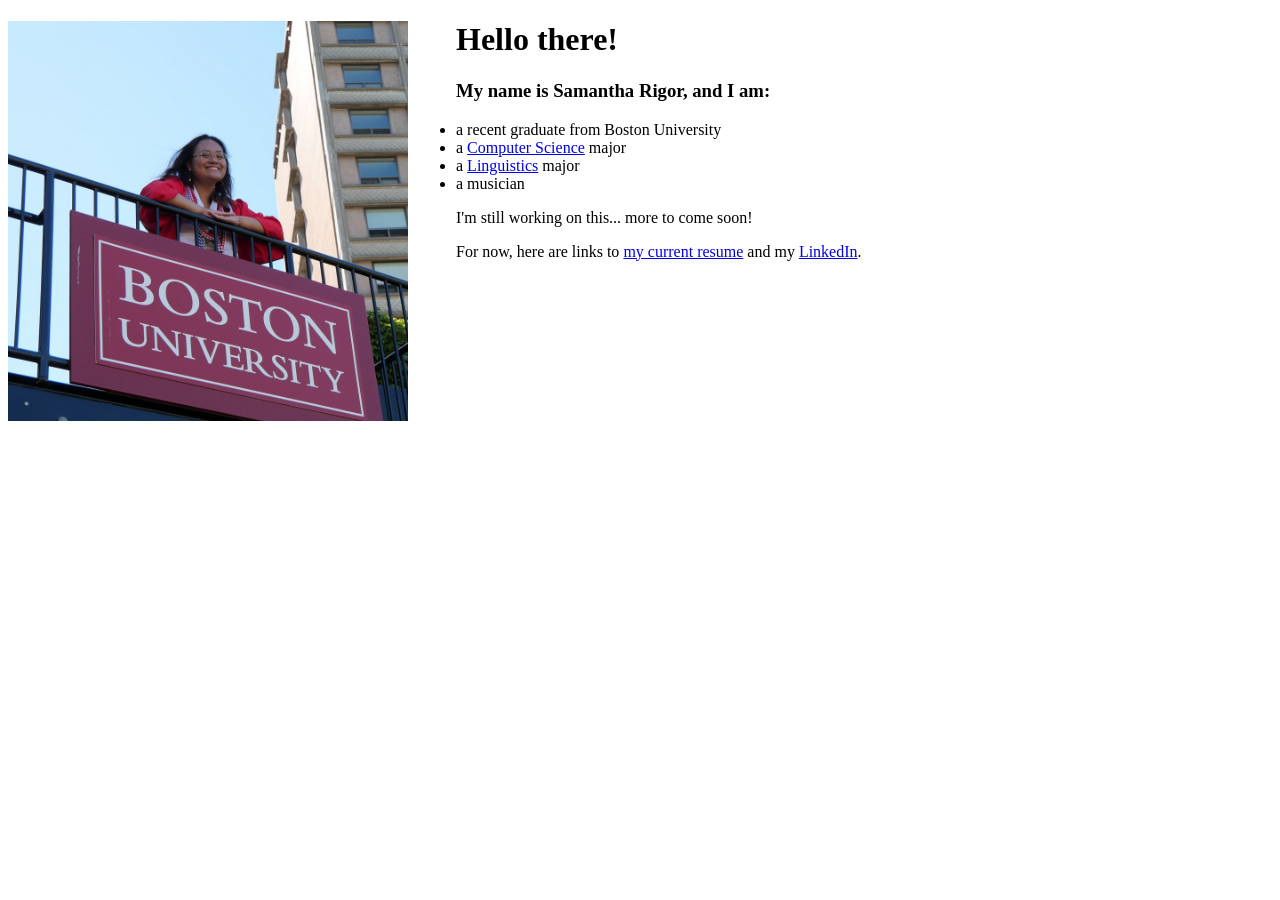
==== index.html @ 98b24985 "testing if new pages will work on index" ====
<!DOCTYPE html>
<html>
  <head> <!-- META information -->
    <meta charset="UTF-8">
    <!-- title = page tab -->
    <title>Samantha Rigor</title> 
  </head>
  <body> <!-- VISIBLE content -->
    <img src="portrait.JPG" alt="senior portrait of Samantha Rigor" width="400px" height="400px" style="float: left; margin-right: 48px;">
    <h1> Hello there! </h1>
    <h3> My name is Samantha Rigor, and I am:</h3>
    <ul>
      <li>a recent graduate from Boston University</li>
      <li>a <a href="/compsci.html">Computer Science</a> major</li>
      <li>a <a href="/linguistics.html">Linguistics</a> major</li>
      <li>a musician</li>
    </ul>
    <p> I'm still working on this... more to come soon! </p>
    <p> For now, here are links to <a href="/resume.pdf">my current resume</a> and my <a href="https://www.linkedin.com/in/samantha-rigor">LinkedIn</a>.</p>
  </body>
</html>
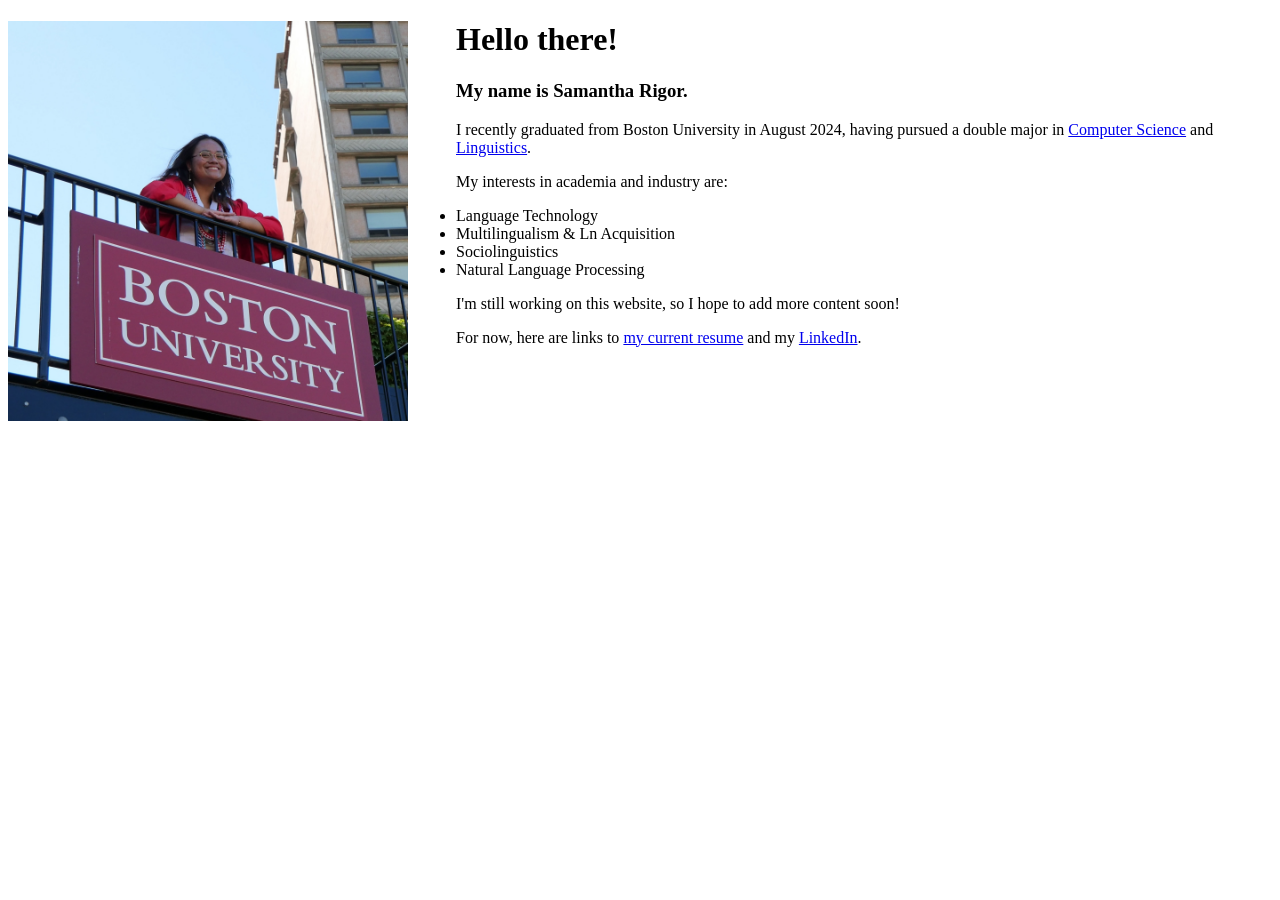
==== commit 6444b097: "editing homepage content" ====
--- a/index.html
+++ b/index.html
@@ -8,14 +8,16 @@
   <body> <!-- VISIBLE content -->
     <img src="portrait.JPG" alt="senior portrait of Samantha Rigor" width="400px" height="400px" style="float: left; margin-right: 48px;">
     <h1> Hello there! </h1>
-    <h3> My name is Samantha Rigor, and I am:</h3>
+    <h3> My name is Samantha Rigor.</h3>
+    <p>I recently graduated from Boston University in August 2024, having pursued a double major in <a href="/compsci.html">Computer Science</a> and <a href="/linguistics.html">Linguistics</a>.</p>
+    <p>My interests in academia and industry are:</p>
     <ul>
-      <li>a recent graduate from Boston University</li>
-      <li>a <a href="/compsci.html">Computer Science</a> major</li>
-      <li>a <a href="/linguistics.html">Linguistics</a> major</li>
-      <li>a musician</li>
+      <li>Language Technology</li>
+      <li>Multilingualism & Ln Acquisition</li>
+      <li>Sociolinguistics</li>
+      <li>Natural Language Processing</li>
     </ul>
-    <p> I'm still working on this... more to come soon! </p>
-    <p> For now, here are links to <a href="/resume.pdf">my current resume</a> and my <a href="https://www.linkedin.com/in/samantha-rigor">LinkedIn</a>.</p>
+    <p>I'm still working on this website, so I hope to add more content soon!</p>
+    <p>For now, here are links to <a href="/resume.pdf">my current resume</a> and my <a href="https://www.linkedin.com/in/samantha-rigor">LinkedIn</a>.</p>
   </body>
 </html>
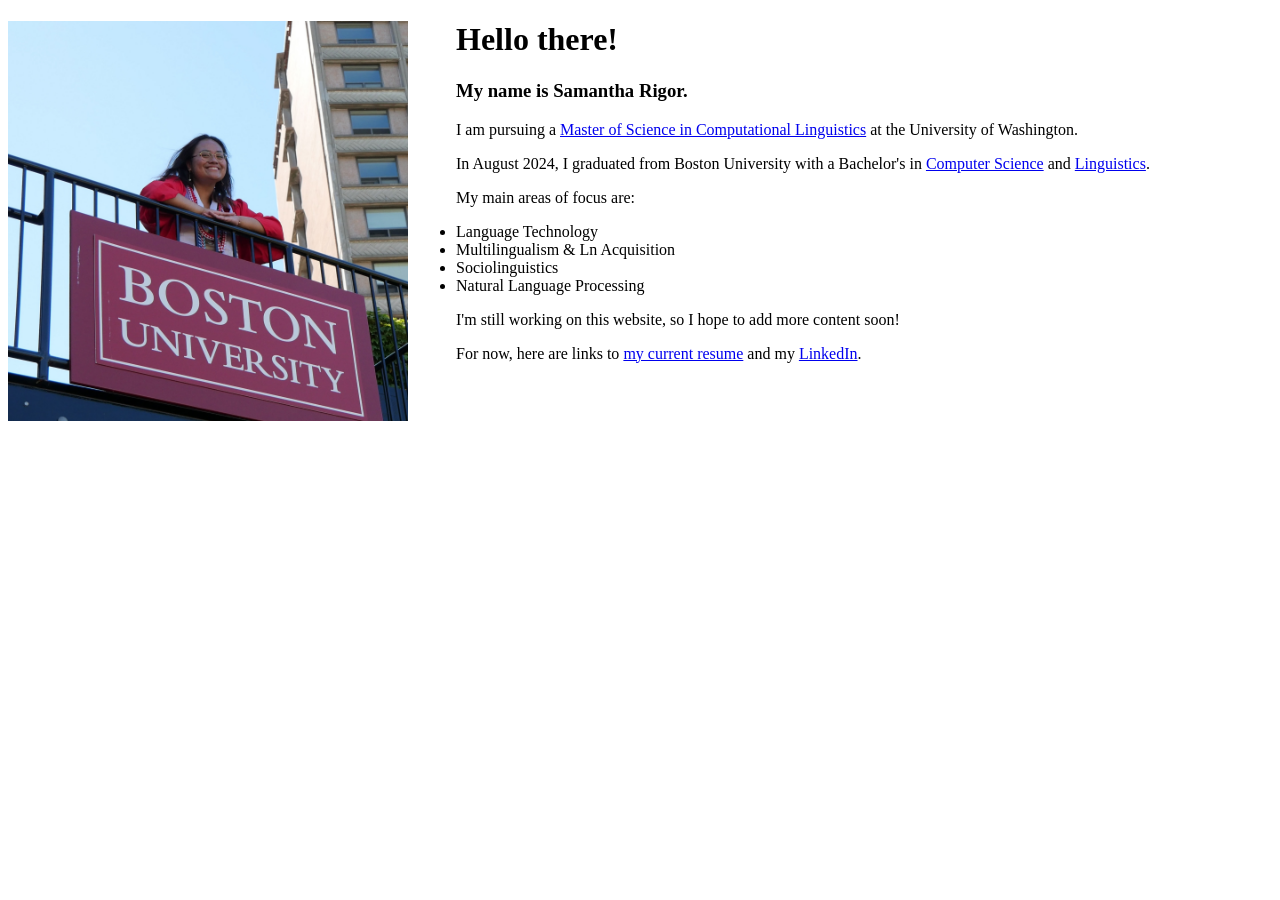
==== commit 0c211ee8: "updating education + resume info" ====
--- a/index.html
+++ b/index.html
@@ -9,15 +9,17 @@
     <img src="portrait.JPG" alt="senior portrait of Samantha Rigor" width="400px" height="400px" style="float: left; margin-right: 48px;">
     <h1> Hello there! </h1>
     <h3> My name is Samantha Rigor.</h3>
-    <p>I recently graduated from Boston University in August 2024, having pursued a double major in <a href="/compsci.html">Computer Science</a> and <a href="/linguistics.html">Linguistics</a>.</p>
-    <p>My interests in academia and industry are:</p>
-    <ul>
-      <li>Language Technology</li>
-      <li>Multilingualism & Ln Acquisition</li>
-      <li>Sociolinguistics</li>
-      <li>Natural Language Processing</li>
-    </ul>
+    <p>I am pursuing a <a href="https://compling.uw.edu">Master of Science in Computational Linguistics</a> at the University of Washington.</p>
+    <p>In August 2024, I graduated from Boston University with a Bachelor's in <a href="/compsci.html">Computer Science</a> and <a href="/linguistics.html">Linguistics</a>.</p>
+    <p>My main areas of focus are:
+      <ul>
+        <li>Language Technology</li>
+        <li>Multilingualism & Ln Acquisition</li>
+        <li>Sociolinguistics</li>
+        <li>Natural Language Processing</li>
+      </ul>
+    </p>
     <p>I'm still working on this website, so I hope to add more content soon!</p>
-    <p>For now, here are links to <a href="/resume.pdf">my current resume</a> and my <a href="https://www.linkedin.com/in/samantha-rigor">LinkedIn</a>.</p>
+    <p>For now, here are links to <a href="https://drive.google.com/file/d/1ovDIZVV9ghikyaF8JSNlFCN1RKRAc1fD/view?usp=sharing">my current resume</a> and my <a href="https://www.linkedin.com/in/samantha-rigor">LinkedIn</a>.</p>
   </body>
 </html>
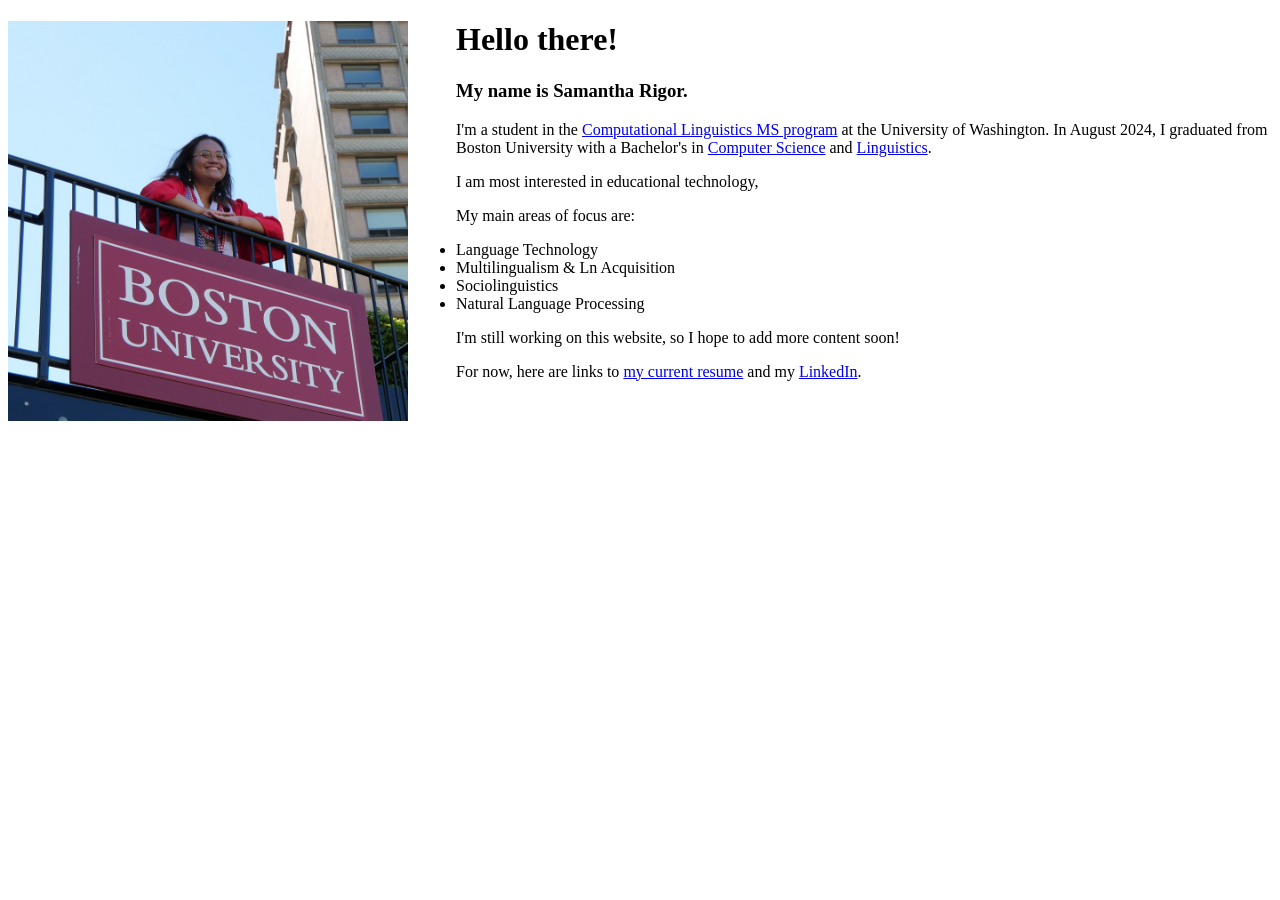
==== commit 956658fc: "updating index" ====
--- a/index.html
+++ b/index.html
@@ -9,8 +9,8 @@
     <img src="portrait.JPG" alt="senior portrait of Samantha Rigor" width="400px" height="400px" style="float: left; margin-right: 48px;">
     <h1> Hello there! </h1>
     <h3> My name is Samantha Rigor.</h3>
-    <p>I am pursuing a <a href="https://compling.uw.edu">Master of Science in Computational Linguistics</a> at the University of Washington.</p>
-    <p>In August 2024, I graduated from Boston University with a Bachelor's in <a href="/compsci.html">Computer Science</a> and <a href="/linguistics.html">Linguistics</a>.</p>
+    <p>I'm a student in the <a href="https://compling.uw.edu">Computational Linguistics MS program</a> at the University of Washington. In August 2024, I graduated from Boston University with a Bachelor's in <a href="/compsci.html">Computer Science</a> and <a href="/linguistics.html">Linguistics</a>.</p>
+    <p>I am most interested in educational technology, </p>
     <p>My main areas of focus are:
       <ul>
         <li>Language Technology</li>
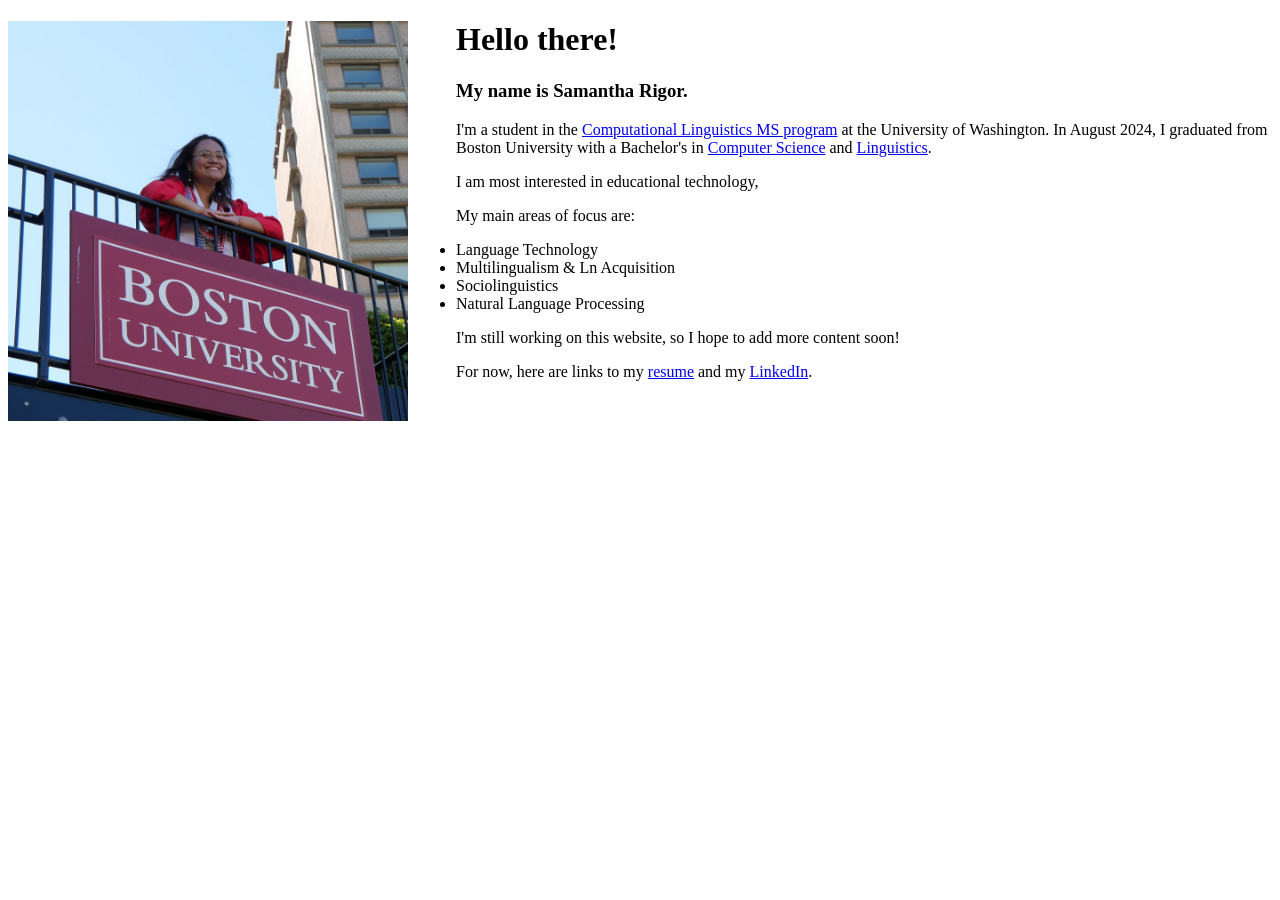
==== commit 4619d341: "fixed formatting" ====
--- a/index.html
+++ b/index.html
@@ -20,6 +20,6 @@
       </ul>
     </p>
     <p>I'm still working on this website, so I hope to add more content soon!</p>
-    <p>For now, here are links to <a href="https://drive.google.com/file/d/1ovDIZVV9ghikyaF8JSNlFCN1RKRAc1fD/view?usp=sharing">my current resume</a> and my <a href="https://www.linkedin.com/in/samantha-rigor">LinkedIn</a>.</p>
+    <p>For now, here are links to my <a href="https://drive.google.com/file/d/1ovDIZVV9ghikyaF8JSNlFCN1RKRAc1fD/view?usp=sharing">resume</a> and my <a href="https://www.linkedin.com/in/samantha-rigor">LinkedIn</a>.</p>
   </body>
 </html>
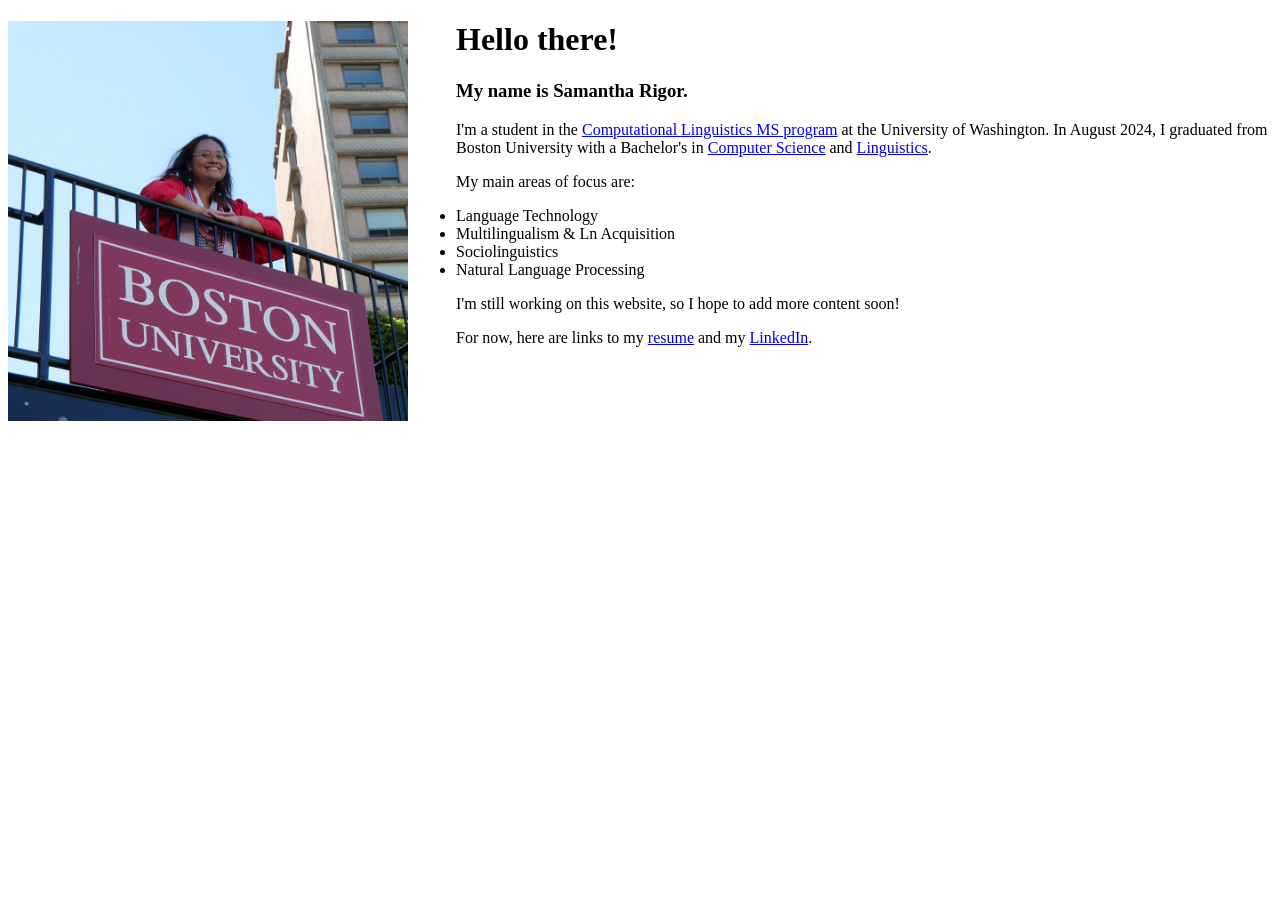
==== commit f8bbeef9: "removed sentence fragment" ====
--- a/index.html
+++ b/index.html
@@ -10,7 +10,6 @@
     <h1> Hello there! </h1>
     <h3> My name is Samantha Rigor.</h3>
     <p>I'm a student in the <a href="https://compling.uw.edu">Computational Linguistics MS program</a> at the University of Washington. In August 2024, I graduated from Boston University with a Bachelor's in <a href="/compsci.html">Computer Science</a> and <a href="/linguistics.html">Linguistics</a>.</p>
-    <p>I am most interested in educational technology, </p>
     <p>My main areas of focus are:
       <ul>
         <li>Language Technology</li>
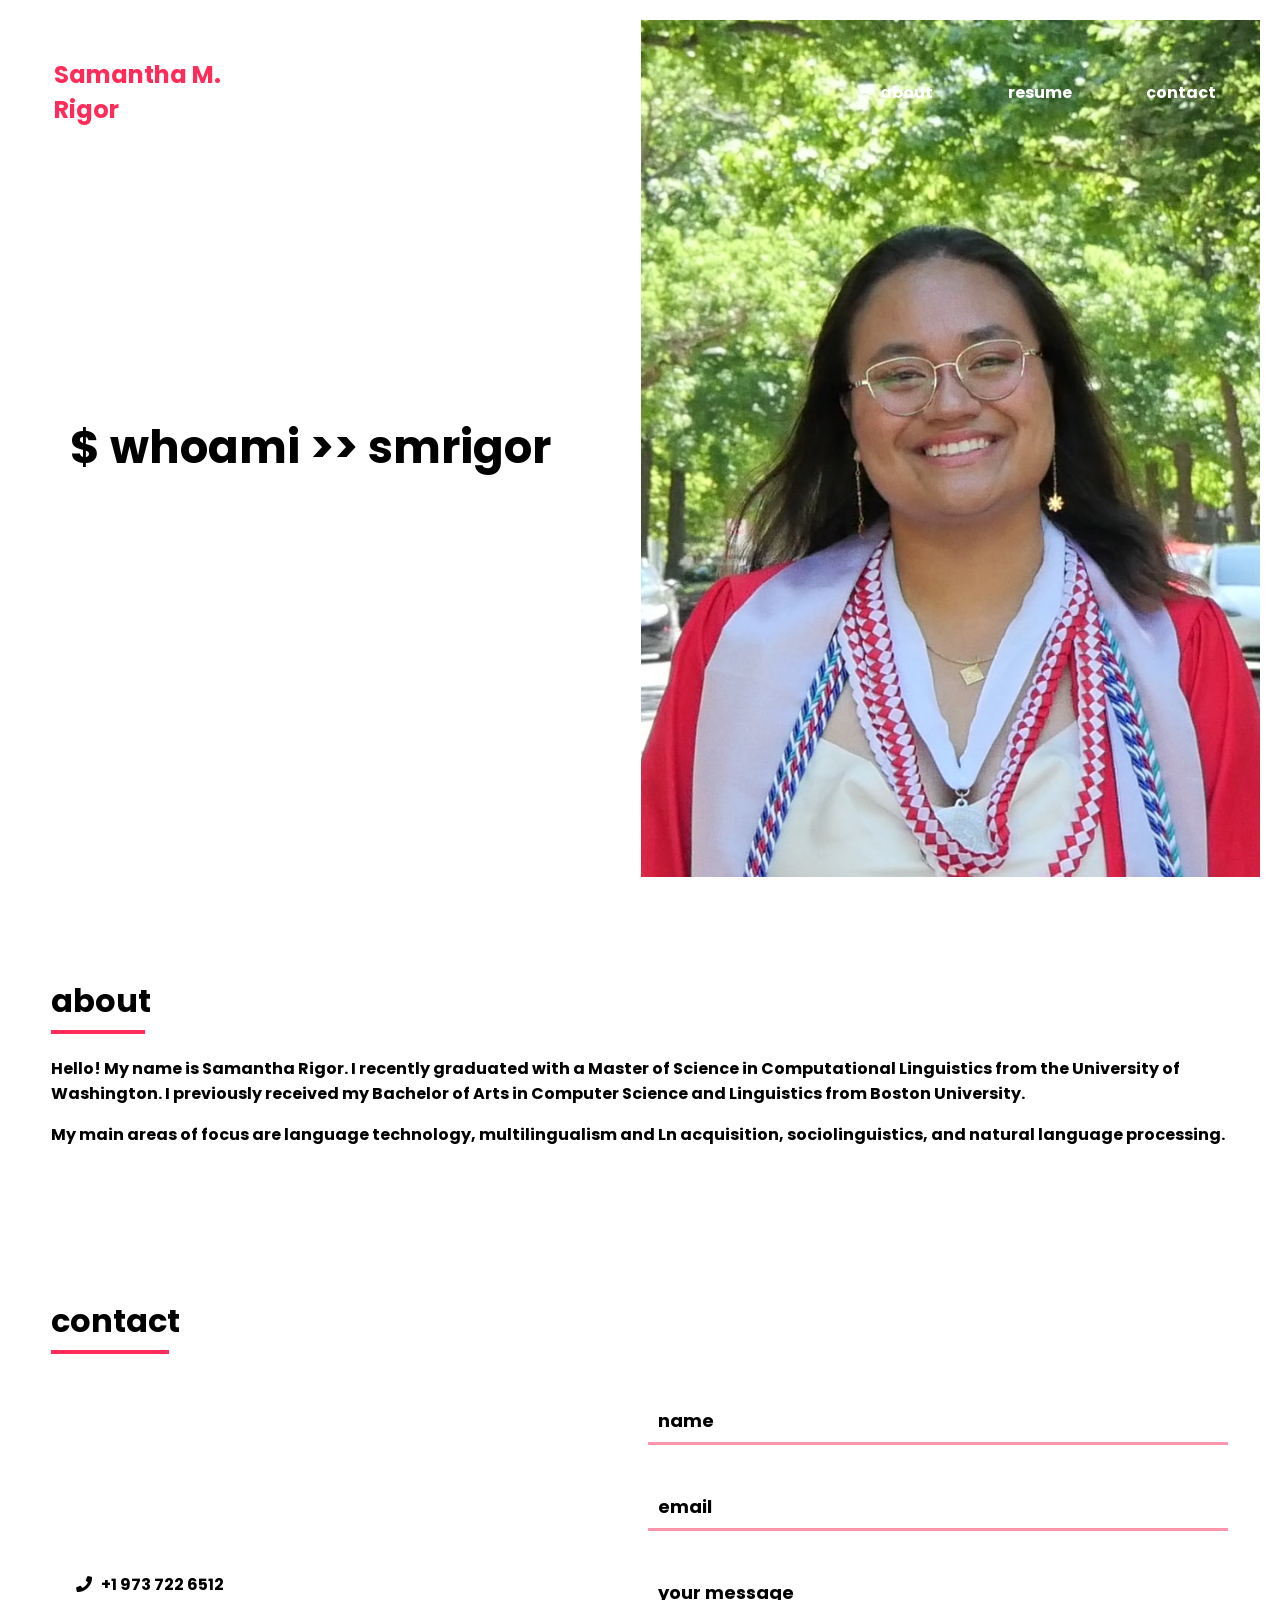
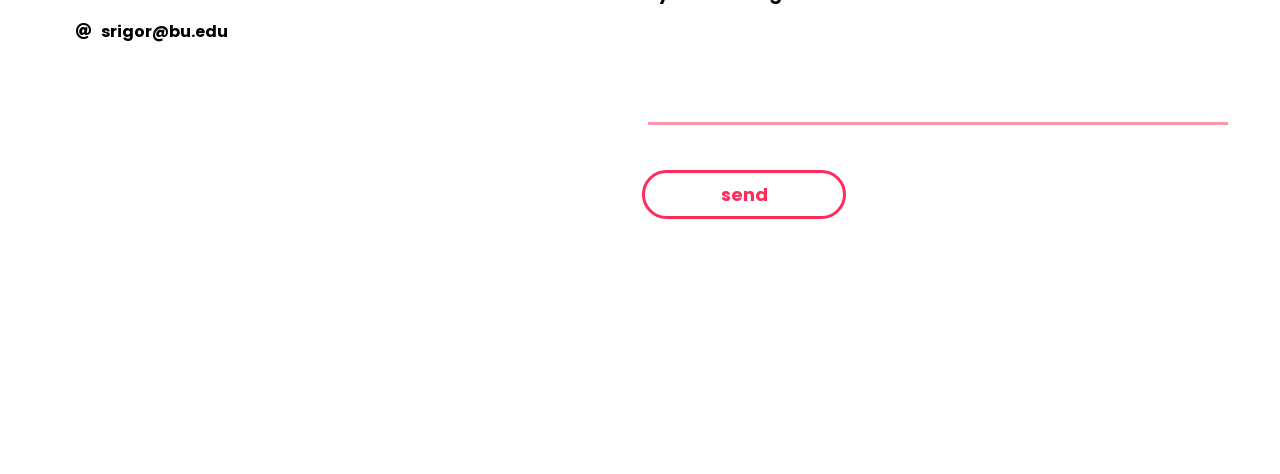
==== commit 27f8501c: "working off of a new template" ====
--- a/index.html
+++ b/index.html
@@ -1,24 +1,123 @@
-<!DOCTYPE html>
-<html>
-  <head> <!-- META information -->
-    <meta charset="UTF-8">
-    <!-- title = page tab -->
-    <title>Samantha Rigor</title> 
-  </head>
-  <body> <!-- VISIBLE content -->
-    <img src="portrait.JPG" alt="senior portrait of Samantha Rigor" width="400px" height="400px" style="float: left; margin-right: 48px;">
-    <h1> Hello there! </h1>
-    <h3> My name is Samantha Rigor.</h3>
-    <p>I'm a student in the <a href="https://compling.uw.edu">Computational Linguistics MS program</a> at the University of Washington. In August 2024, I graduated from Boston University with a Bachelor's in <a href="/compsci.html">Computer Science</a> and <a href="/linguistics.html">Linguistics</a>.</p>
-    <p>My main areas of focus are:
-      <ul>
-        <li>Language Technology</li>
-        <li>Multilingualism & Ln Acquisition</li>
-        <li>Sociolinguistics</li>
-        <li>Natural Language Processing</li>
-      </ul>
-    </p>
-    <p>I'm still working on this website, so I hope to add more content soon!</p>
-    <p>For now, here are links to my <a href="https://drive.google.com/file/d/1ovDIZVV9ghikyaF8JSNlFCN1RKRAc1fD/view?usp=sharing">resume</a> and my <a href="https://www.linkedin.com/in/samantha-rigor">LinkedIn</a>.</p>
-  </body>
-</html>
+<!DOCTYPE html>
+<html lang="en">
+<head>
+    <meta charset="UTF-8">
+    <meta name="viewport" content="width=device-width, initial-scale=1.0">
+    <meta http-equiv="X-UA-Compatible" content="ie=edge">
+    <title>Samantha M. Rigor</title>
+    <link rel="stylesheet" href="https://cdnjs.cloudflare.com/ajax/libs/animate.css/3.7.0/animate.min.css">
+    <script src="https://code.jquery.com/jquery-3.3.1.min.js" integrity="sha256-FgpCb/KJQlLNfOu91ta32o/NMZxltwRo8QtmkMRdAu8=" crossorigin="anonymous"></script>
+    <link rel="stylesheet" href="https://use.fontawesome.com/releases/v5.7.1/css/all.css" integrity="sha384-fnmOCqbTlWIlj8LyTjo7mOUStjsKC4pOpQbqyi7RrhN7udi9RwhKkMHpvLbHG9Sr" crossorigin="anonymous">
+    <link rel="stylesheet" href="index.css">
+</head>
+<body>
+    <div id="loading">
+        <div id="spinner"></div>
+    </div>
+    <div id="magnify">
+        <h1 onclick="closemagnify()"><i class="fas fa-times"></i></h1>
+        <div id="img_here"></div>
+    </div>
+    <header id="header" class="animated slideInDown" style="animation-delay:1.8s;">
+        <table>
+            <tr>
+                <td id="logo">Samantha M. Rigor</td>
+                <td id="navigation">
+                    <a href="#bio">about</a>
+                    <!--<a href="#work">work</a>
+                    <a href="">blog</a> -->
+                    <a href="https://drive.google.com/file/d/1tv6aDyZNt5iGJbzNBV332WwlLtrHRarb/view?usp=drive_link">resume</a>
+                    <a href="#contact">contact</a>
+                </td>
+            </tr>
+        </table>
+    </header>
+    <table id="top_part">
+        <tr>
+            <td id="about" class="animated slideInLeft" style="animation-delay:2s;">
+                <h1>$ whoami >> smrigor</h1>
+                <!-- <button class="btn_one">Hire Me</button><br>
+                <table>
+                    <tr>
+                        <td class="animated zoomIn" style="animation-delay:2.2s;"><a class="social"><i class="fab fa-facebook"></i></a></td>
+                        <td class="animated zoomIn" style="animation-delay:2.4s;"><a class="social"><i class="fab fa-twitter"></i></a></td>
+                        <td class="animated zoomIn" style="animation-delay:2.6s;"><a class="social"><i class="fab fa-instagram"></i></a></td>
+                        <td class="animated zoomIn" style="animation-delay:2.8s;"><a class="social"><i class="fab fa-dribbble"></i></a></td>
+                        <td class="animated zoomIn" style="animation-delay:3.0s;"><a class="social"><i class="fab fa-medium"></i></a></td>
+                    </tr>
+                </table> -->
+            </td>
+            <td id="rightImage" class="animated jackInTheBox" style="animation-delay:2.2s;"></td>
+        </tr>
+    </table>
+    <!-- <div id="work">
+        <h1>work</h1>
+        <div id="photos">
+            <img onclick="magnify($(this).attr('src'))" src="https://images.unsplash.com/photo-1547922657-b370d1687eb1?ixlib=rb-1.2.1&auto=format&fit=crop&w=700&q=80">
+            <img onclick="magnify($(this).attr('src'))" src="https://images.unsplash.com/photo-1549375463-8cbc18ca3f24?ixlib=rb-1.2.1&ixid=eyJhcHBfaWQiOjEyMDd9&auto=format&fit=crop&w=967&q=80">
+            <img onclick="magnify($(this).attr('src'))" src="https://images.unsplash.com/photo-1549366021-9f761d450615?ixlib=rb-1.2.1&ixid=eyJhcHBfaWQiOjEyMDd9&auto=format&fit=crop&w=650&q=80">
+            <img onclick="magnify($(this).attr('src'))" src="https://images.unsplash.com/photo-1549309019-a1d77aeae74f?ixlib=rb-1.2.1&ixid=eyJhcHBfaWQiOjEyMDd9&auto=format&fit=crop&w=634&q=80">
+            <img onclick="magnify($(this).attr('src'))" src="https://images.unsplash.com/photo-1547149666-769b42053e67?ixlib=rb-1.2.1&ixid=eyJhcHBfaWQiOjEyMDd9&auto=format&fit=crop&w=564&q=80">
+            <img onclick="magnify($(this).attr('src'))" src="https://images.unsplash.com/photo-1547950515-e652d0f50b1b?ixlib=rb-1.2.1&ixid=eyJhcHBfaWQiOjEyMDd9&auto=format&fit=crop&w=634&q=80">
+            <img onclick="magnify($(this).attr('src'))" src="https://images.unsplash.com/photo-1545342084-d03fe58ea023?ixlib=rb-1.2.1&ixid=eyJhcHBfaWQiOjEyMDd9&auto=format&fit=crop&w=633&q=80">
+        </div>
+    </div> -->
+    <div id="bio">
+        <h1>about</h1>
+        <p>
+            Hello! My name is Samantha Rigor. I recently graduated with a Master of Science in Computational Linguistics from the University of Washington. I previously received my Bachelor of Arts in Computer Science and Linguistics from Boston University.
+        </p>
+        <p>
+            My main areas of focus are language technology, multilingualism and Ln acquisition, sociolinguistics, and natural language processing.
+        </p>
+    </div>
+    <div id="contact">
+        <h1>contact</h1>
+            <table>
+                <tr>
+                    <td>
+                        <div id="inner_div">
+                            <table id="inner_table">
+                                <tr>
+                                    <td><i class="fas fa-phone"></i> &nbsp; +1 973 722 6512</td>
+                                </tr>
+                                <tr>
+                                    <td><i class="fas fa-at"></i> &nbsp; srigor@bu.edu</td>
+                                </tr>
+                                <!-- <tr>
+                                    <td><i class="fas fa-fax"></i> &nbsp; </td>
+                                </tr>
+                                <tr>
+                                    <td><i class="fas fa-map-marker-alt"></i>
+                                    <div id="address">
+                                    </div>
+                                    </td>
+                                </tr>
+                                <tr>
+                                    <td>
+                                        <a class="social"><i class="fab fa-facebook"></i></a>
+                                        <a class="social"><i class="fab fa-twitter"></i></a>
+                                        <a class="social"><i class="fab fa-instagram"></i></a>
+                                        <a class="social"><i class="fab fa-dribbble"></i></a>
+                                        <a class="social"><i class="fab fa-medium"></i></a>
+                                    </td>
+                                </tr> -->
+                            </table>
+                        </div>
+                    </td>
+                    <td>
+                        <form>
+                            <input type="text" placeholder="name" required>
+                            <input type="email" placeholder="email" required><br>
+                            <textarea placeholder="your message" required rows="5"></textarea><br>
+                            <button class="btn_one">send</button>
+                        </form> 
+                    </td>
+                </tr>
+            </table>
+    </div>
+    <div id="footer">
+    </div>
+    <script src="index.js" type="text/javascript"></script>
+</body>
+</html>
--- a/index.css
+++ b/index.css
@@ -0,0 +1,391 @@
+@import url('https://fonts.googleapis.com/css?family=Poppins');
+
+body {
+    font-family: 'Poppins', sans-serif;
+    padding:0px;
+    margin:0px;
+    max-width:100vw;
+    overflow-x:hidden;
+    scroll-behavior: smooth;
+}
+#loading {
+    width: 100vw;
+    height: 100vh;
+    position: fixed;
+    background: white;
+    z-index: 999;
+    display: flex;
+    justify-content: center;
+    flex-direction: column;
+    align-items: center;
+}
+#spinner {
+    animation: rotate 0.56s infinite linear;
+    width:50px;
+    height:50px;
+    border:12px solid rgb(255, 44, 90);
+    border-bottom:12px solid #fff;
+    border-radius:50%;
+    margin:0;
+}
+@keyframes rotate {
+    0% {transform: rotate(0deg);}
+    100% {transform: rotate(360deg);}
+}
+header {
+    width:92vw;
+    padding:6vh 4vw;
+    position:fixed;
+    font-weight:bold;
+    background:transparent;
+    color:#fff;
+    transition:0.4s ease-in-out;
+    z-index:2;
+}
+header table {
+    width:100%;
+}
+#logo {
+    width:20%;
+}
+#navigation {
+    width:80%;
+}
+#magnify {
+    width:100vw;
+    height:100vh;
+    background:rgba(0, 0, 0, 0.92);
+    position:fixed;
+    z-index:4;
+    display:none;
+    flex-direction: column;
+    justify-content:center;
+}
+#magnify h1 {
+    position:absolute;
+    top:0;
+    right:0;
+    margin:20px 40px;
+    color:#fff;
+    transition:0.4s ease-in-out;
+}
+#magnify h1:hover{
+    color:rgb(255, 44, 90);
+    cursor:pointer;
+}
+#img_here {
+    width:90%;
+    height:90%;
+    background-size:contain !important;
+    background-repeat:no-repeat !important;
+    margin:0px auto;
+}
+#logo {
+    font-size:24px;
+    color:rgb(255, 44, 90);
+}
+#navigation {
+    text-align:right;
+}
+#navigation a {
+    color:inherit;
+    text-decoration:none;
+    padding:5px 10px;
+    border-bottom:2px solid transparent;
+    margin-left:4vw;
+    transition:0.4s ease-in-out;
+}
+#navigation a:hover{
+    border-bottom:2px solid #fff;
+}
+#top_part {
+    width:100%;
+    border:2vh solid #fff;
+}
+#top_part tr td{
+    width:50%;
+}
+#about {
+    width:84% !important;
+    height:95vh;
+    display:flex;
+    flex-direction:column;
+    justify-content:center;
+    text-align:left;
+    padding:0px 8%;
+}
+#about h1 {
+    font-size:45px;
+    word-wrap:break-word;
+}
+#about table {
+    width:70%;
+    margin-top:4vh;
+}
+#about table tr td {
+    width:20% !important;
+    text-align:left;
+}
+.social {
+    color:rgb(255, 44, 90);
+    font-size:23px;
+    padding:12px 17px;
+    border-radius:50%;
+    background:transparent;
+    transition:0.4s ease-in-out;
+    font-weight:bold;
+    margin:0px 8px;
+}
+.social:hover { 
+    cursor: pointer;
+    color:#fff;
+    background:rgb(255, 44, 90);
+    box-shadow:0px 10px 30px rgba(255, 66, 107,0.8);
+}
+.btn_one {
+    font-size:18px;
+    font-family: 'Poppins', sans-serif;
+    color:rgb(255, 44, 90);
+    background:#fff;
+    border:3px solid rgb(255, 44, 90);
+    padding:8px 40px;
+    width:35%;
+    border-radius:80px;
+    font-weight:bold;
+    margin:2vh 0px;
+    transition:0.4s ease-in-out;
+}
+.btn_one:hover {
+    box-shadow:0px 10px 30px rgba(255, 44, 90, 0.8);
+    cursor:pointer;
+    color:#fff;
+    background:rgb(255, 44, 90);
+}
+#rightImage {
+    width:100%;
+    height:95vh;
+    background:url("portrait.JPG") center center;
+    background-size:cover;
+    background-repeat:no-repeat;
+}
+#work {
+    width:92vw;
+    padding:6vh 4vw;
+    font-weight:bold;
+}
+#work h1 {
+    padding:5px 0px;
+    border-bottom:4px solid rgb(255, 44, 90);
+    width:6%;
+}
+#photos {
+    width:100%;
+    columns:3;
+    column-gap:4%;
+    z-index:1;
+    transition:0.4s ease-in-out;
+}
+#photos img {
+    width:100%;
+    height:auto;
+    margin:4.5% 0px;
+    transition:0.4s ease-in-out;
+}
+#photos img:hover {
+    transform: scale(1.1);
+    cursor: pointer;
+}
+#bio {
+    width:92vw;
+    padding:6vh 4vw;
+    font-weight:bold;
+}
+#bio h1 {
+    padding:5px 0px;
+    border-bottom:4px solid rgb(255, 44, 90);
+    width:8%;
+}
+#contact {
+    width:92vw;
+    padding:6vh 4vw;
+}
+#contact h1 {
+    padding:5px 0px;
+    border-bottom:4px solid rgb(255, 44, 90);
+    width:10%;
+}
+#contact table {
+    width:100%;
+}
+#contact table tr td {
+    width:50%;
+}
+#inner_div table{
+    width:100%;
+}
+#inner_div table tr td{
+    font-weight:bold;
+}
+#inner_table tr td{
+    padding:10px 20px !important;
+}
+#contact form {
+    width:100%;
+}
+#contact form input {
+    width:96%;
+    margin:20px 1%;
+    background:transparent;
+    border:0px;
+    border-bottom:3px solid rgba(255, 44, 90,0.5);
+    padding:8px 10px;
+    font-family: 'Poppins', sans-serif;
+    font-size:18px;
+    transition:0.4s ease-in-out;
+    color:#000;
+    font-weight:bold;
+}
+#contact form textarea {
+    width:96%;
+    margin:20px 1%;
+    padding:8px 10px;
+    border:0px;
+    border-bottom:3px solid rgba(255, 44, 90,0.5);
+    padding:8px 10px;
+    font-family: 'Poppins', sans-serif;
+    font-size:18px;
+    background:transparent;
+    resize:none;
+    transition:0.4s ease-in-out;
+    color:#000;
+    font-weight:bold;
+}
+#contact form input:focus {
+    outline:none;
+    border-bottom:3px solid rgba(255, 44, 90,1);
+}
+#contact form textarea:focus {
+    outline:none;
+    border-bottom:3px solid rgba(255, 44, 90,1);
+}
+#address {
+    position:relative;
+    top:-25px;
+    left:30px;
+}
+#footer {
+    width:100%;
+    padding:10vh 0px;
+    text-align:center;
+    font-weight:bold;
+}
+#footer a {
+    color:rgb(255, 44, 90);
+    text-decoration:none;
+}
+::placeholder {
+    color:#000;
+}
+button:focus {
+    outline:none;
+}
+::-webkit-scrollbar {
+    width:5px;
+    height:5px;
+}
+::-webkit-scrollbar-track {
+    background: #f1f1f1; 
+}
+::-webkit-scrollbar-thumb {
+    background: rgb(0, 0, 0); 
+}
+::-webkit-scrollbar-thumb:hover {
+    background: rgba(0, 0, 0,0.8); 
+}
+
+@media (max-width: 1000px){
+    #photos {
+    columns:1;
+    column-gap:0%;
+    }
+    #photos img {
+        margin:2% 0px;
+    }
+    #photos img:hover {
+        transform: scale(1);
+        cursor: pointer;
+    }
+    #rightImage {
+        display:none;
+    }
+    #top_part {
+        border:0px;
+    }
+    #top_part tr td{
+        width:100%;
+        text-align:center;
+    }
+    #about {
+        width:92% !important;
+        height:75vh;
+        padding-top:20vh !important;
+        text-align:center;
+        padding:0px 4%;
+    }
+    #about table {
+        width:100%;
+        margin-top:6vh;
+    }
+    #about table tr td {
+        text-align:center;
+    }
+    .btn_one {
+    padding:6px 30px;
+    width:60%;
+    margin:4vh auto;
+    box-shadow:0px 10px 20px rgba(255, 44, 90, 0.8);
+    background:rgb(255, 44, 90);
+    color:#fff;
+    }
+    .btn_one:hover {
+        box-shadow:0px 10px 40px rgba(255, 44, 90, 0.8);
+        cursor:pointer;
+    }
+    #contact table tr td {
+        width:100%;
+        display:block;
+    }
+    #inner_table tr td{
+        padding:10px 0px !important;
+    }
+    #contact form input {
+        width:90%;
+    }
+    #contact form textarea {
+        width:90%;
+    }
+    #work h1 {
+        width:19%;
+    }
+    #bio h1 {
+        width:25%;
+    }
+    #contact h1 {
+        width:33%;
+    }
+    header {
+        width:96vw;
+        background:#fff;
+        padding:4vh 2vw;
+        position:absolute;
+    }
+    #header table tr td {
+        width:100%;
+        display:block;
+        text-align:center;
+        padding:15px 0px;
+    }
+    #navigation a {
+        color:#000;
+    }
+}
